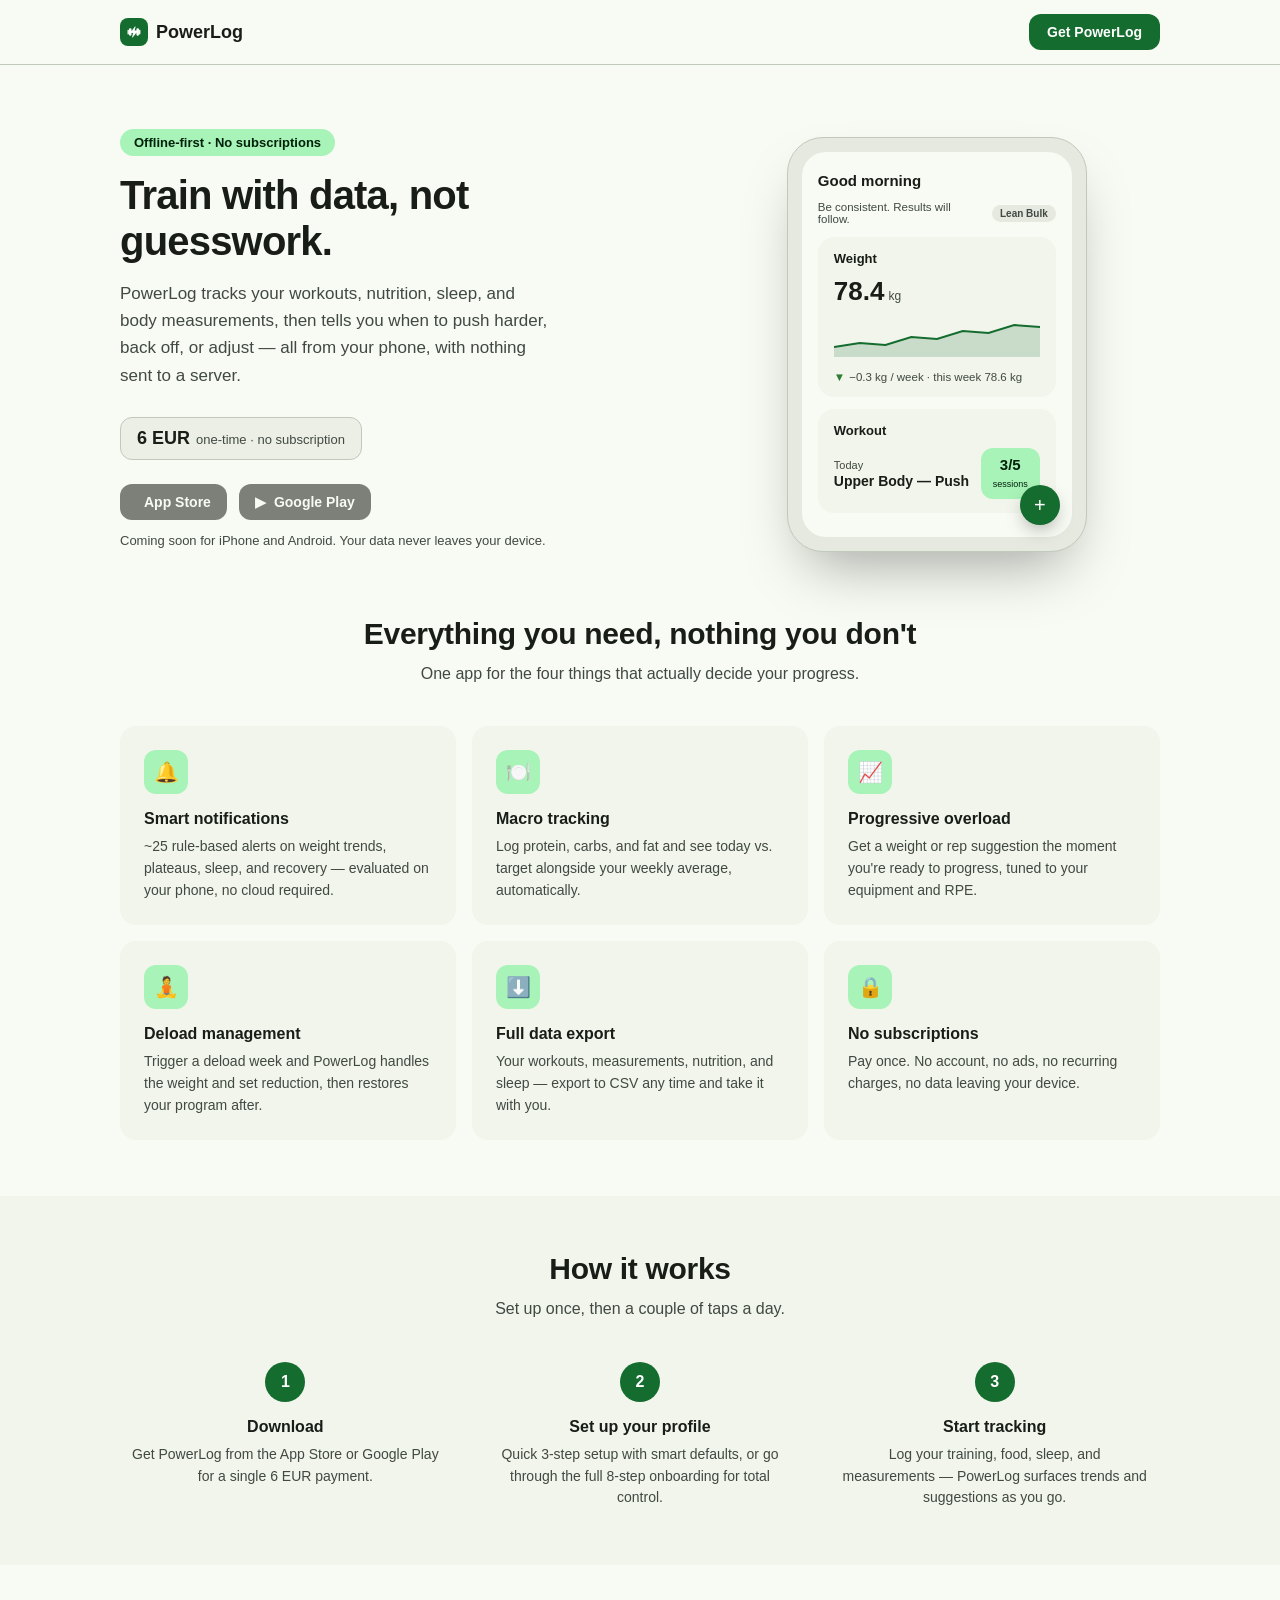
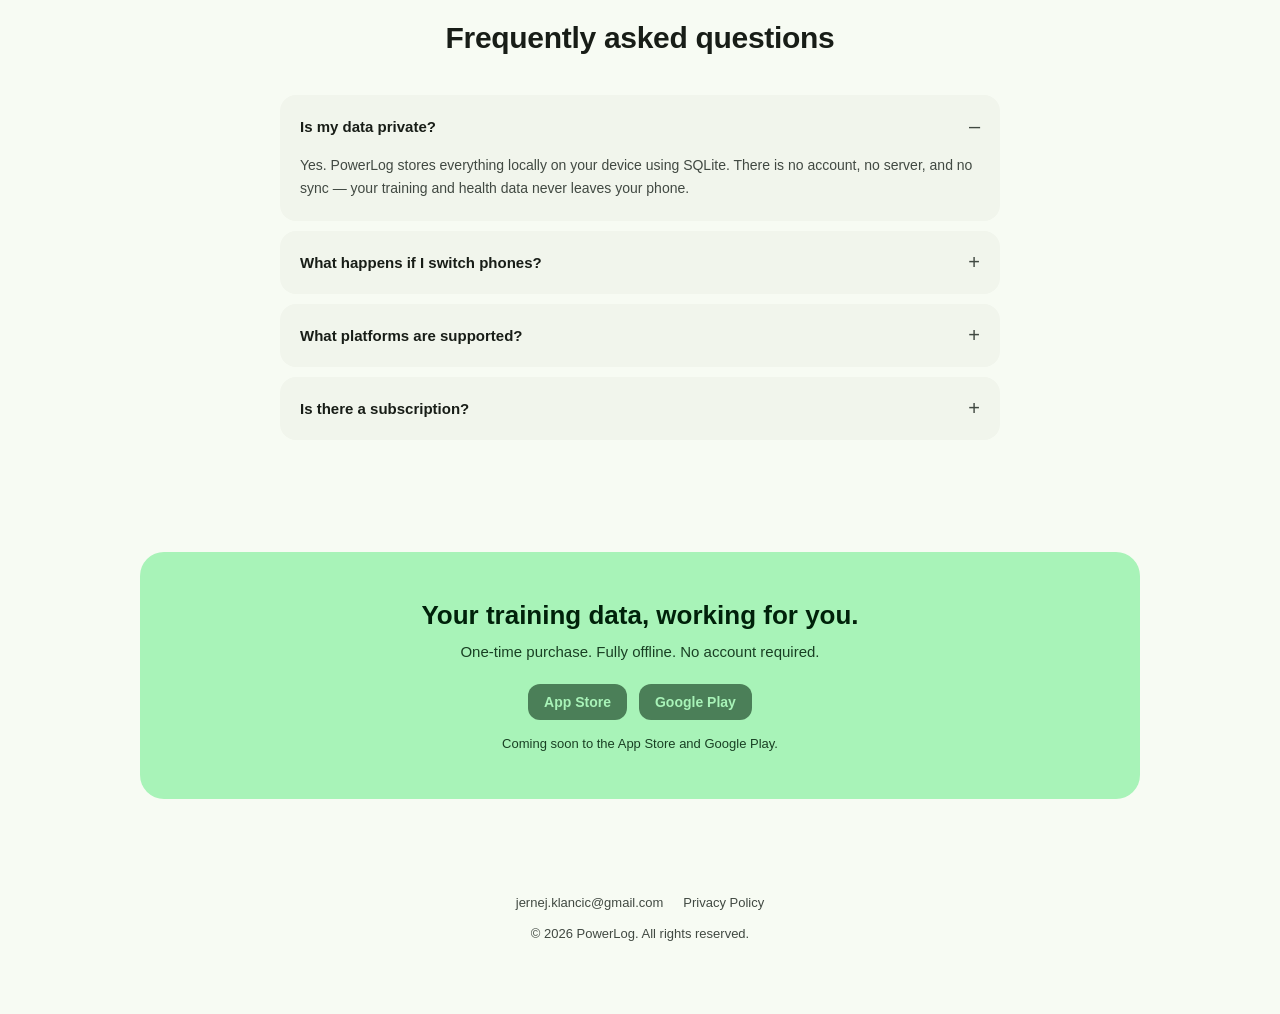
==== public/powerlog/index.html @ 979499be "Add landing page to subpage for powerlog" ====
<!DOCTYPE html>
<html lang="en">
<head>
<meta charset="UTF-8" />
<meta name="viewport" content="width=device-width, initial-scale=1.0" />
<title>PowerLog — Train with data, not guesswork</title>
<meta name="description" content="PowerLog is an offline-first fitness tracker for workouts, nutrition, sleep, and body measurements. One-time purchase, no subscriptions, no cloud, no ads." />
<link rel="icon" type="image/png" href="[data-uri]">
<style>
  :root {
    color-scheme: light dark;

    /* Material 3 tones derived from seed #2ECC71 (matches lib/app/theme.dart) */
    --primary: #146c2e;
    --on-primary: #ffffff;
    --primary-container: #a8f3b8;
    --on-primary-container: #00210a;
    --surface: #f7fbf3;
    --surface-container-low: #f1f5ec;
    --surface-container: #ebefe6;
    --surface-container-high: #e5e9e0;
    --on-surface: #181d17;
    --on-surface-variant: #414942;
    --outline-variant: #c1c9bb;
    --trend-positive: #2e7d32;
    --trend-negative: #c62828;
  }

  @media (prefers-color-scheme: dark) {
    :root {
      --primary: #8cd99b;
      --on-primary: #00390f;
      --primary-container: #005321;
      --on-primary-container: #a8f3b8;
      --surface: #10140f;
      --surface-container-low: #181d17;
      --surface-container: #1c211b;
      --surface-container-high: #262b24;
      --on-surface: #e1e4db;
      --on-surface-variant: #c1c9bb;
      --outline-variant: #414942;
      --trend-positive: #66bb6a;
      --trend-negative: #ef5350;
    }
  }

  * { box-sizing: border-box; }

  html, body {
    margin: 0;
    padding: 0;
    background: var(--surface);
    color: var(--on-surface);
    font-family: -apple-system, BlinkMacSystemFont, "Segoe UI", Roboto, Helvetica, Arial, sans-serif;
    -webkit-font-smoothing: antialiased;
  }

  a { color: inherit; }

  .wrap {
    max-width: 1080px;
    margin: 0 auto;
    padding: 0 20px;
  }

  /* ── Nav ─────────────────────────────────────────────────────────── */

  header.nav {
    position: sticky;
    top: 0;
    z-index: 10;
    background: color-mix(in srgb, var(--surface) 85%, transparent);
    backdrop-filter: blur(8px);
    border-bottom: 1px solid var(--outline-variant);
  }

  .nav-inner {
    display: flex;
    align-items: center;
    justify-content: space-between;
    padding: 14px 20px;
  }

  .brand {
    display: flex;
    align-items: center;
    gap: 8px;
    font-weight: 700;
    font-size: 18px;
    text-decoration: none;
    color: var(--on-surface);
  }

  .brand-mark {
    width: 28px;
    height: 28px;
    border-radius: 8px;
    background: var(--primary);
    display: flex;
    align-items: center;
    justify-content: center;
    flex-shrink: 0;
  }

  .brand-mark-icon {
    width: 16px;
    height: 16px;
    background-color: var(--on-primary);
    -webkit-mask: url("[data-uri]") center / contain no-repeat;
    mask: url("[data-uri]") center / contain no-repeat;
  }

  .nav-cta {
    display: inline-flex;
    align-items: center;
    gap: 6px;
    background: var(--primary);
    color: var(--on-primary);
    text-decoration: none;
    font-weight: 600;
    font-size: 14px;
    padding: 10px 18px;
    border-radius: 12px;
  }

  /* ── Hero ────────────────────────────────────────────────────────── */

  .hero {
    padding: 64px 0 48px;
    display: grid;
    grid-template-columns: 1.1fr 0.9fr;
    gap: 48px;
    align-items: center;
  }

  .eyebrow {
    display: inline-block;
    background: var(--primary-container);
    color: var(--on-primary-container);
    font-size: 13px;
    font-weight: 600;
    padding: 6px 14px;
    border-radius: 20px;
    margin-bottom: 16px;
  }

  h1 {
    font-size: 40px;
    line-height: 1.15;
    font-weight: 800;
    margin: 0 0 16px;
    letter-spacing: -0.02em;
  }

  .hero p.lead {
    font-size: 17px;
    line-height: 1.6;
    color: var(--on-surface-variant);
    margin: 0 0 28px;
    max-width: 46ch;
  }

  .hero-actions {
    display: flex;
    flex-wrap: wrap;
    align-items: center;
    gap: 14px;
    margin-bottom: 24px;
  }

  .price-pill {
    display: inline-flex;
    align-items: baseline;
    gap: 6px;
    background: var(--surface-container);
    border: 1px solid var(--outline-variant);
    padding: 10px 16px;
    border-radius: 12px;
    font-weight: 700;
  }

  .price-pill .amount { font-size: 18px; }
  .price-pill .note { font-size: 13px; font-weight: 500; color: var(--on-surface-variant); }

  .store-badges {
    display: flex;
    flex-wrap: wrap;
    gap: 12px;
  }

  .store-badge {
    display: inline-flex;
    align-items: center;
    gap: 8px;
    background: var(--on-surface);
    color: var(--surface);
    text-decoration: none;
    padding: 10px 16px;
    border-radius: 12px;
    font-weight: 600;
    font-size: 14px;
  }

  .store-badge.is-upcoming {
    opacity: 0.55;
    cursor: default;
    pointer-events: none;
  }

  .fine-print {
    font-size: 13px;
    color: var(--on-surface-variant);
  }

  /* ── Phone mockup (mirrors the dashboard: cards, sparkline, session badge) ── */

  .phone {
    position: relative;
    margin: 0 auto;
    width: 300px;
    border-radius: 36px;
    padding: 14px;
    background: var(--surface-container-high);
    border: 1px solid var(--outline-variant);
    box-shadow: 0 30px 60px -20px rgba(0, 0, 0, 0.35);
  }

  .phone-screen {
    background: var(--surface);
    border-radius: 24px;
    padding: 20px 16px 24px;
    display: flex;
    flex-direction: column;
    gap: 12px;
  }

  .phone-greeting {
    font-size: 15px;
    font-weight: 700;
    margin: 0;
  }

  .phone-tagline-row {
    display: flex;
    align-items: center;
    justify-content: space-between;
    gap: 8px;
  }

  .phone-tagline {
    font-size: 11.5px;
    color: var(--on-surface-variant);
    margin: 0;
  }

  .phone-chip {
    flex-shrink: 0;
    font-size: 10px;
    font-weight: 600;
    background: var(--surface-container-high);
    color: var(--on-surface-variant);
    padding: 3px 8px;
    border-radius: 20px;
  }

  .mock-card {
    background: var(--surface-container-low);
    border-radius: 16px;
    padding: 14px 16px;
  }

  .mock-card-title {
    display: flex;
    align-items: center;
    justify-content: space-between;
    font-size: 13px;
    font-weight: 600;
    margin: 0 0 10px;
  }

  .mock-weight-row {
    display: flex;
    align-items: baseline;
    gap: 4px;
  }

  .mock-weight-row .num { font-size: 26px; font-weight: 800; }
  .mock-weight-row .unit { font-size: 12px; color: var(--on-surface-variant); }

  .sparkline { width: 100%; height: 40px; margin-top: 10px; }
  .sparkline path.line { fill: none; stroke: var(--primary); stroke-width: 2; }
  .sparkline path.fill { fill: color-mix(in srgb, var(--primary) 18%, transparent); stroke: none; }

  .trend-row {
    display: flex;
    align-items: center;
    gap: 4px;
    margin-top: 10px;
    font-size: 11.5px;
    color: var(--on-surface-variant);
  }

  .trend-down { color: var(--trend-positive); font-weight: 700; }

  .mock-badge-row {
    display: flex;
    align-items: center;
    justify-content: space-between;
    gap: 8px;
  }

  .session-badge {
    background: var(--primary-container);
    color: var(--on-primary-container);
    border-radius: 12px;
    padding: 8px 12px;
    text-align: center;
    min-width: 56px;
  }

  .session-badge .frac { font-size: 15px; font-weight: 800; display: block; }
  .session-badge .label { font-size: 9px; }

  .mock-fab {
    position: absolute;
    bottom: 26px;
    right: 26px;
    width: 40px;
    height: 40px;
    border-radius: 50%;
    background: var(--primary);
    color: var(--on-primary);
    display: flex;
    align-items: center;
    justify-content: center;
    font-size: 20px;
    font-weight: 400;
    box-shadow: 0 8px 20px -6px rgba(0,0,0,0.4);
  }

  /* ── Sections ────────────────────────────────────────────────────── */

  section { padding: 56px 0; }

  .section-heading {
    text-align: center;
    max-width: 620px;
    margin: 0 auto 40px;
  }

  .section-heading h2 {
    font-size: 30px;
    font-weight: 800;
    margin: 0 0 10px;
    letter-spacing: -0.01em;
  }

  .section-heading p {
    color: var(--on-surface-variant);
    font-size: 16px;
    line-height: 1.6;
    margin: 0;
  }

  /* Features grid */

  .features-grid {
    display: grid;
    grid-template-columns: repeat(3, 1fr);
    gap: 16px;
  }

  .feature-card {
    background: var(--surface-container-low);
    border-radius: 16px;
    padding: 24px;
  }

  .feature-icon {
    width: 44px;
    height: 44px;
    border-radius: 12px;
    background: var(--primary-container);
    color: var(--on-primary-container);
    display: flex;
    align-items: center;
    justify-content: center;
    margin-bottom: 16px;
    font-size: 20px;
  }

  .feature-card h3 {
    font-size: 16px;
    font-weight: 700;
    margin: 0 0 8px;
  }

  .feature-card p {
    font-size: 14px;
    line-height: 1.55;
    color: var(--on-surface-variant);
    margin: 0;
  }

  /* How it works */

  .steps {
    display: grid;
    grid-template-columns: repeat(3, 1fr);
    gap: 24px;
  }

  .step {
    text-align: center;
    padding: 0 12px;
  }

  .step-number {
    width: 40px;
    height: 40px;
    border-radius: 50%;
    background: var(--primary);
    color: var(--on-primary);
    display: flex;
    align-items: center;
    justify-content: center;
    font-weight: 700;
    margin: 0 auto 16px;
  }

  .step h3 {
    font-size: 16px;
    font-weight: 700;
    margin: 0 0 8px;
  }

  .step p {
    font-size: 14px;
    color: var(--on-surface-variant);
    line-height: 1.55;
    margin: 0;
  }

  /* FAQ */

  .faq-list {
    max-width: 720px;
    margin: 0 auto;
    display: flex;
    flex-direction: column;
    gap: 10px;
  }

  details.faq-item {
    background: var(--surface-container-low);
    border-radius: 16px;
    padding: 4px 20px;
  }

  details.faq-item summary {
    cursor: pointer;
    list-style: none;
    padding: 16px 0;
    font-weight: 600;
    font-size: 15px;
    display: flex;
    align-items: center;
    justify-content: space-between;
  }

  details.faq-item summary::-webkit-details-marker { display: none; }

  details.faq-item summary::after {
    content: "+";
    font-size: 20px;
    font-weight: 400;
    color: var(--on-surface-variant);
    margin-left: 12px;
  }

  details.faq-item[open] summary::after { content: "–"; }

  details.faq-item p {
    margin: 0 0 18px;
    color: var(--on-surface-variant);
    font-size: 14px;
    line-height: 1.6;
  }

  /* Final CTA */

  .cta-band {
    background: var(--primary-container);
    color: var(--on-primary-container);
    border-radius: 24px;
    padding: 48px 32px;
    text-align: center;
    margin: 0 20px;
  }

  .cta-band h2 {
    font-size: 26px;
    font-weight: 800;
    margin: 0 0 12px;
  }

  .cta-band p {
    margin: 0 0 24px;
    font-size: 15px;
    opacity: 0.85;
  }

  /* Footer */

  footer {
    padding: 40px 0 60px;
    text-align: center;
    color: var(--on-surface-variant);
    font-size: 13px;
  }

  footer .footer-links {
    display: flex;
    justify-content: center;
    gap: 20px;
    margin-bottom: 16px;
    flex-wrap: wrap;
  }

  footer a { text-decoration: none; }
  footer a:hover { text-decoration: underline; }

  /* ── Responsive ──────────────────────────────────────────────────── */

  @media (max-width: 860px) {
    .hero { grid-template-columns: 1fr; padding-top: 40px; }
    .hero-actions { justify-content: center; }
    h1 { font-size: 32px; text-align: center; }
    .hero p.lead { margin-left: auto; margin-right: auto; text-align: center; }
    .eyebrow { display: block; text-align: center; margin-left: auto; margin-right: auto; width: fit-content; }
    .fine-print { text-align: center; }
    .phone { order: -1; }
    .features-grid { grid-template-columns: 1fr 1fr; }
    .steps { grid-template-columns: 1fr; }
  }

  @media (max-width: 520px) {
    .features-grid { grid-template-columns: 1fr; }
    .cta-band { margin: 0; border-radius: 0; }
  }
</style>
</head>
<body>

<header class="nav">
  <div class="wrap nav-inner">
    <a class="brand" href="#top">
      <span class="brand-mark">
        <span class="brand-mark-icon" aria-hidden="true"></span>
      </span>
      PowerLog
    </a>
    <a class="nav-cta" href="#download">Get PowerLog</a>
  </div>
</header>

<main id="top">
  <div class="wrap">
    <section class="hero" style="padding-bottom:0;">
      <div>
        <span class="eyebrow">Offline-first · No subscriptions</span>
        <h1>Train with data, not guesswork.</h1>
        <p class="lead">
          PowerLog tracks your workouts, nutrition, sleep, and body
          measurements, then tells you when to push harder, back off, or
          adjust — all from your phone, with nothing sent to a server.
        </p>
        <div class="hero-actions">
          <span class="price-pill">
            <span class="amount">6 EUR</span>
            <span class="note">one-time · no subscription</span>
          </span>
        </div>
        <div class="store-badges" id="download">
          <a class="store-badge is-upcoming" href="#" aria-disabled="true" aria-label="App Store — coming soon">
            <span aria-hidden="true"></span> App Store
          </a>
          <a class="store-badge is-upcoming" href="#" aria-disabled="true" aria-label="Google Play — coming soon">
            <span aria-hidden="true">▶</span> Google Play
          </a>
        </div>
        <p class="fine-print">Coming soon for iPhone and Android. Your data never leaves your device.</p>
      </div>

      <div class="phone" aria-hidden="true">
        <div class="phone-screen">
          <p class="phone-greeting">Good morning</p>
          <div class="phone-tagline-row">
            <p class="phone-tagline">Be consistent. Results will follow.</p>
            <span class="phone-chip">Lean Bulk</span>
          </div>

          <div class="mock-card">
            <p class="mock-card-title"><span>Weight</span></p>
            <div class="mock-weight-row">
              <span class="num">78.4</span>
              <span class="unit">kg</span>
            </div>
            <svg class="sparkline" viewBox="0 0 200 40" preserveAspectRatio="none">
              <path class="fill" d="M0,30 L25,26 L50,28 L75,20 L100,22 L125,14 L150,16 L175,8 L200,10 L200,40 L0,40 Z"/>
              <path class="line" d="M0,30 L25,26 L50,28 L75,20 L100,22 L125,14 L150,16 L175,8 L200,10"/>
            </svg>
            <div class="trend-row">
              <span class="trend-down">▼</span>
              <span>−0.3 kg / week · this week 78.6 kg</span>
            </div>
          </div>

          <div class="mock-card">
            <p class="mock-card-title"><span>Workout</span></p>
            <div class="mock-badge-row">
              <div>
                <p style="margin:0;font-size:11px;color:var(--on-surface-variant);">Today</p>
                <p style="margin:2px 0 0;font-size:14px;font-weight:700;">Upper Body — Push</p>
              </div>
              <div class="session-badge">
                <span class="frac">3/5</span>
                <span class="label">sessions</span>
              </div>
            </div>
          </div>
        </div>
        <div class="mock-fab">+</div>
      </div>
    </section>
  </div>

  <section id="features">
    <div class="wrap">
      <div class="section-heading">
        <h2>Everything you need, nothing you don't</h2>
        <p>One app for the four things that actually decide your progress.</p>
      </div>
      <div class="features-grid">
        <div class="feature-card">
          <div class="feature-icon">🔔</div>
          <h3>Smart notifications</h3>
          <p>~25 rule-based alerts on weight trends, plateaus, sleep, and recovery — evaluated on your phone, no cloud required.</p>
        </div>
        <div class="feature-card">
          <div class="feature-icon">🍽️</div>
          <h3>Macro tracking</h3>
          <p>Log protein, carbs, and fat and see today vs. target alongside your weekly average, automatically.</p>
        </div>
        <div class="feature-card">
          <div class="feature-icon">📈</div>
          <h3>Progressive overload</h3>
          <p>Get a weight or rep suggestion the moment you're ready to progress, tuned to your equipment and RPE.</p>
        </div>
        <div class="feature-card">
          <div class="feature-icon">🧘</div>
          <h3>Deload management</h3>
          <p>Trigger a deload week and PowerLog handles the weight and set reduction, then restores your program after.</p>
        </div>
        <div class="feature-card">
          <div class="feature-icon">⬇️</div>
          <h3>Full data export</h3>
          <p>Your workouts, measurements, nutrition, and sleep — export to CSV any time and take it with you.</p>
        </div>
        <div class="feature-card">
          <div class="feature-icon">🔒</div>
          <h3>No subscriptions</h3>
          <p>Pay once. No account, no ads, no recurring charges, no data leaving your device.</p>
        </div>
      </div>
    </div>
  </section>

  <section id="how-it-works" style="background:var(--surface-container-low);">
    <div class="wrap">
      <div class="section-heading">
        <h2>How it works</h2>
        <p>Set up once, then a couple of taps a day.</p>
      </div>
      <div class="steps">
        <div class="step">
          <div class="step-number">1</div>
          <h3>Download</h3>
          <p>Get PowerLog from the App Store or Google Play for a single 6 EUR payment.</p>
        </div>
        <div class="step">
          <div class="step-number">2</div>
          <h3>Set up your profile</h3>
          <p>Quick 3-step setup with smart defaults, or go through the full 8-step onboarding for total control.</p>
        </div>
        <div class="step">
          <div class="step-number">3</div>
          <h3>Start tracking</h3>
          <p>Log your training, food, sleep, and measurements — PowerLog surfaces trends and suggestions as you go.</p>
        </div>
      </div>
    </div>
  </section>

  <section id="faq">
    <div class="wrap">
      <div class="section-heading">
        <h2>Frequently asked questions</h2>
      </div>
      <div class="faq-list">
        <details class="faq-item" open>
          <summary>Is my data private?</summary>
          <p>Yes. PowerLog stores everything locally on your device using SQLite. There is no account, no server, and no sync — your training and health data never leaves your phone.</p>
        </details>
        <details class="faq-item">
          <summary>What happens if I switch phones?</summary>
          <p>Export your full history to CSV from Settings, then import it on your new device. Nothing is tied to a cloud account, so you're always in control of your backups.</p>
        </details>
        <details class="faq-item">
          <summary>What platforms are supported?</summary>
          <p>PowerLog runs natively on both Android and iOS.</p>
        </details>
        <details class="faq-item">
          <summary>Is there a subscription?</summary>
          <p>No. PowerLog is a single 6 EUR one-time purchase — no tiers, no in-app purchases, no recurring billing.</p>
        </details>
      </div>
    </div>
  </section>

  <section id="cta">
    <div class="wrap">
      <div class="cta-band">
        <h2>Your training data, working for you.</h2>
        <p>One-time purchase. Fully offline. No account required.</p>
        <div class="store-badges" style="justify-content:center;">
          <a class="store-badge is-upcoming" href="#" style="background:var(--on-primary-container);color:var(--primary-container);" aria-disabled="true" aria-label="App Store — coming soon">App Store</a>
          <a class="store-badge is-upcoming" href="#" style="background:var(--on-primary-container);color:var(--primary-container);" aria-disabled="true" aria-label="Google Play — coming soon">Google Play</a>
        </div>
        <p style="margin-top:16px; margin-bottom:0; font-size:13px;">Coming soon to the App Store and Google Play.</p>
      </div>
    </div>
  </section>
</main>

<footer>
  <div class="wrap">
    <div class="footer-links">
      <a href="mailto:jernej.klancic@gmail.com">jernej.klancic@gmail.com</a>
      <a href="privacy.html">Privacy Policy</a>
    </div>
    <p>&copy; 2026 PowerLog. All rights reserved.</p>
  </div>
</footer>

</body>
</html>
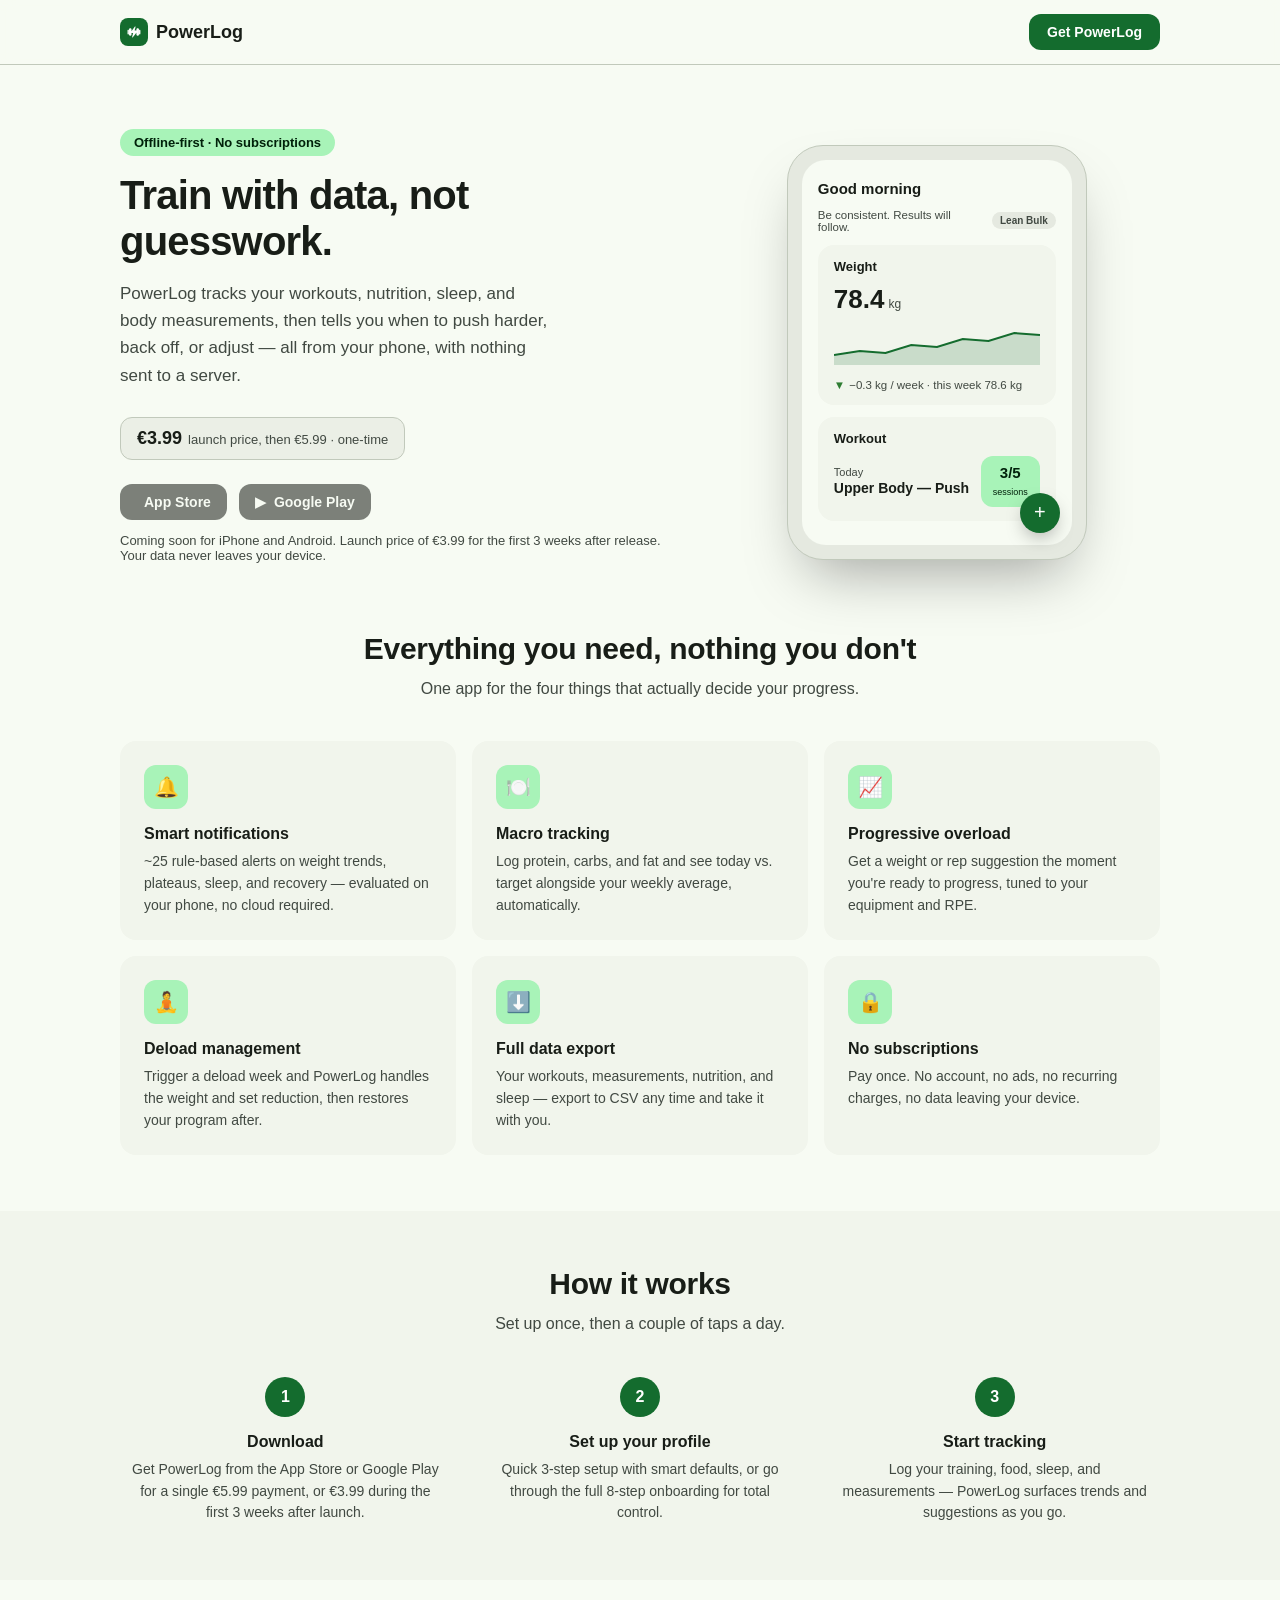
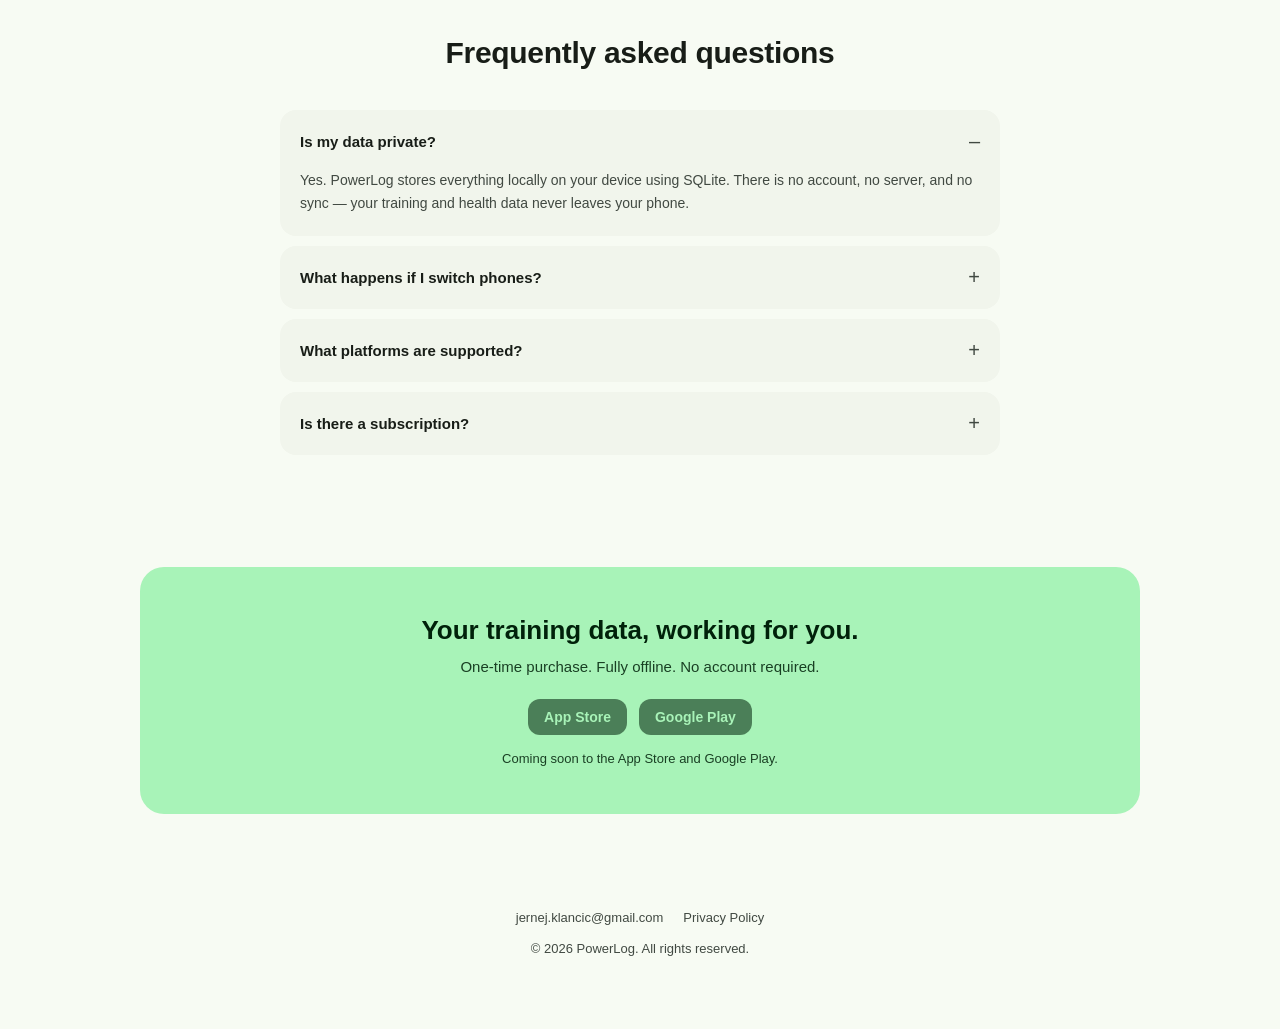
==== commit 7faf32f8: "Improve landig page for powerlog" ====
--- a/public/powerlog/index.html
+++ b/public/powerlog/index.html
@@ -577,8 +577,8 @@
         </p>
         <div class="hero-actions">
           <span class="price-pill">
-            <span class="amount">6 EUR</span>
-            <span class="note">one-time · no subscription</span>
+            <span class="amount">€3.99</span>
+            <span class="note">launch price, then €5.99 · one-time</span>
           </span>
         </div>
         <div class="store-badges" id="download">
@@ -589,7 +589,7 @@
             <span aria-hidden="true">▶</span> Google Play
           </a>
         </div>
-        <p class="fine-print">Coming soon for iPhone and Android. Your data never leaves your device.</p>
+        <p class="fine-print">Coming soon for iPhone and Android. Launch price of €3.99 for the first 3 weeks after release. Your data never leaves your device.</p>
       </div>
 
       <div class="phone" aria-hidden="true">
@@ -686,7 +686,7 @@
         <div class="step">
           <div class="step-number">1</div>
           <h3>Download</h3>
-          <p>Get PowerLog from the App Store or Google Play for a single 6 EUR payment.</p>
+          <p>Get PowerLog from the App Store or Google Play for a single €5.99 payment, or €3.99 during the first 3 weeks after launch.</p>
         </div>
         <div class="step">
           <div class="step-number">2</div>
@@ -722,7 +722,7 @@
         </details>
         <details class="faq-item">
           <summary>Is there a subscription?</summary>
-          <p>No. PowerLog is a single 6 EUR one-time purchase — no tiers, no in-app purchases, no recurring billing.</p>
+          <p>No. PowerLog is a single one-time purchase of €5.99 (or the local equivalent in your store), with a €3.99 launch price for the first 3 weeks — no tiers, no in-app purchases, no recurring billing.</p>
         </details>
       </div>
     </div>
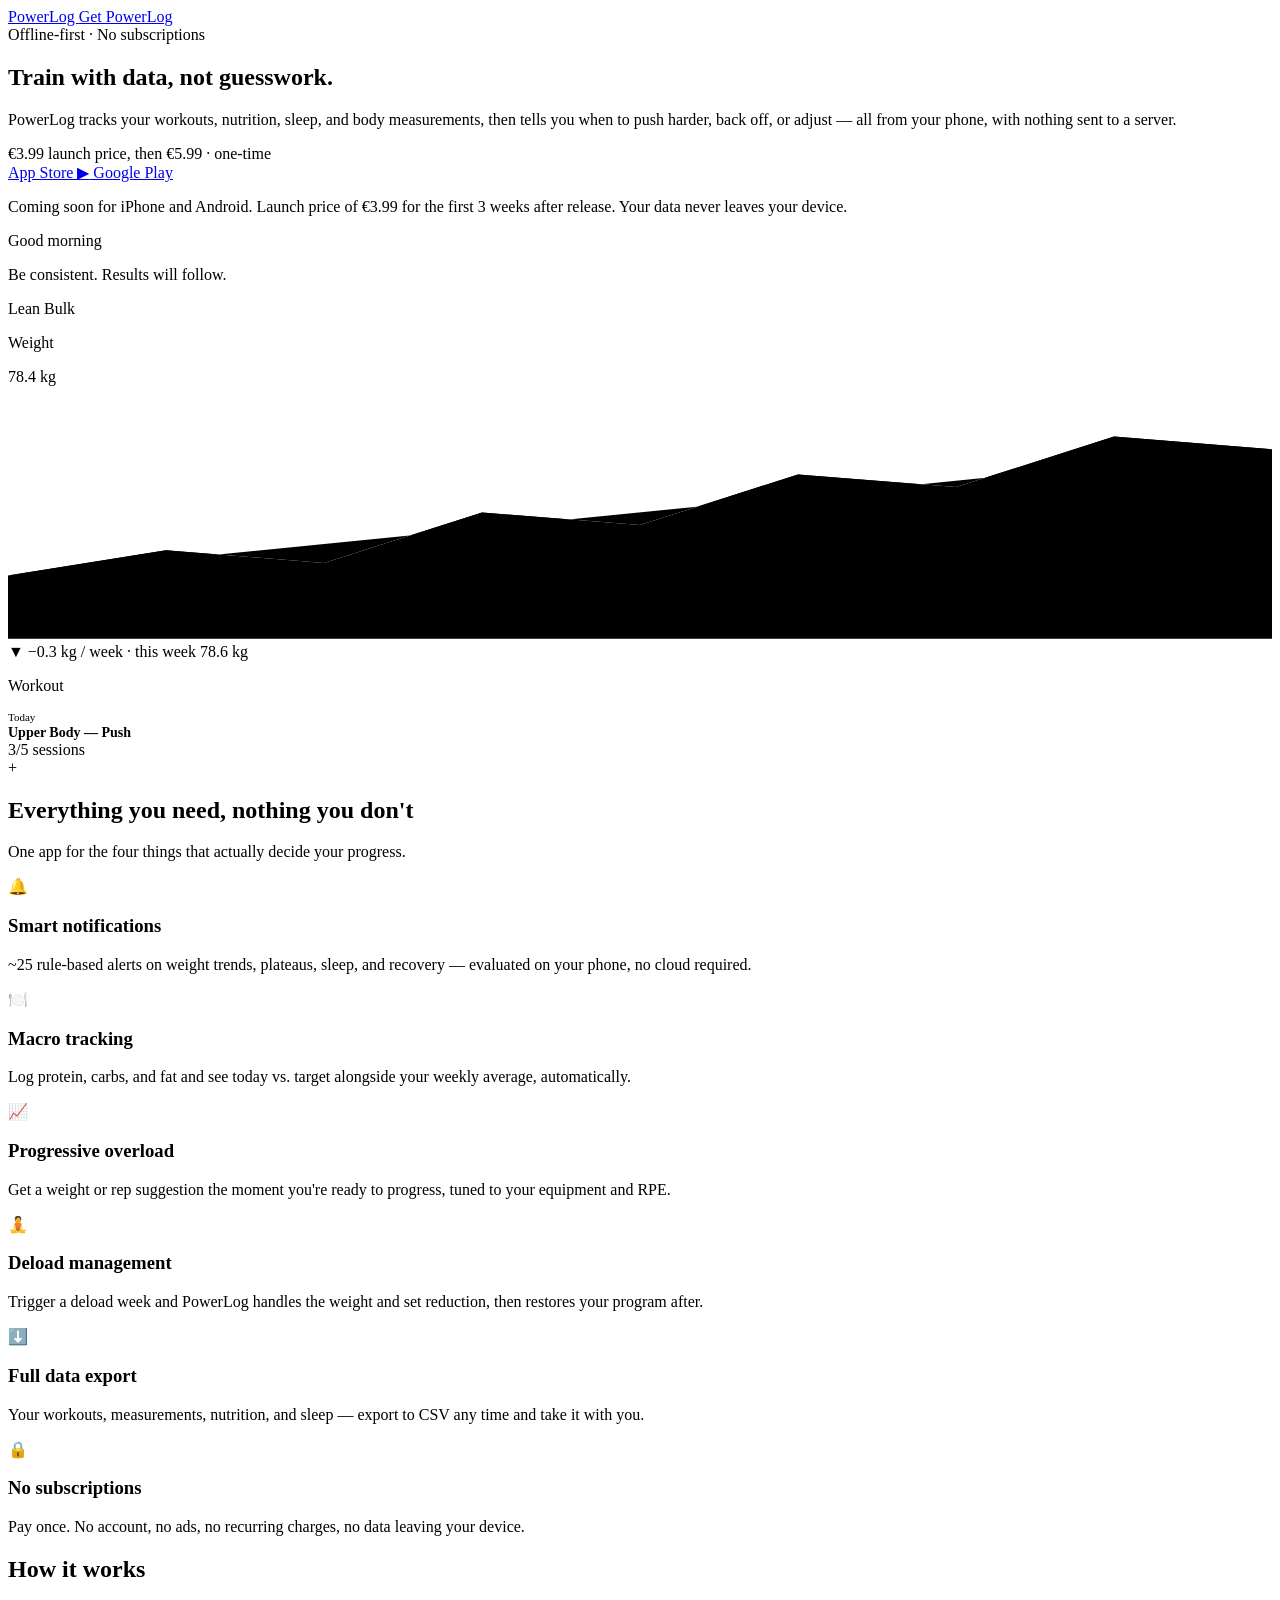
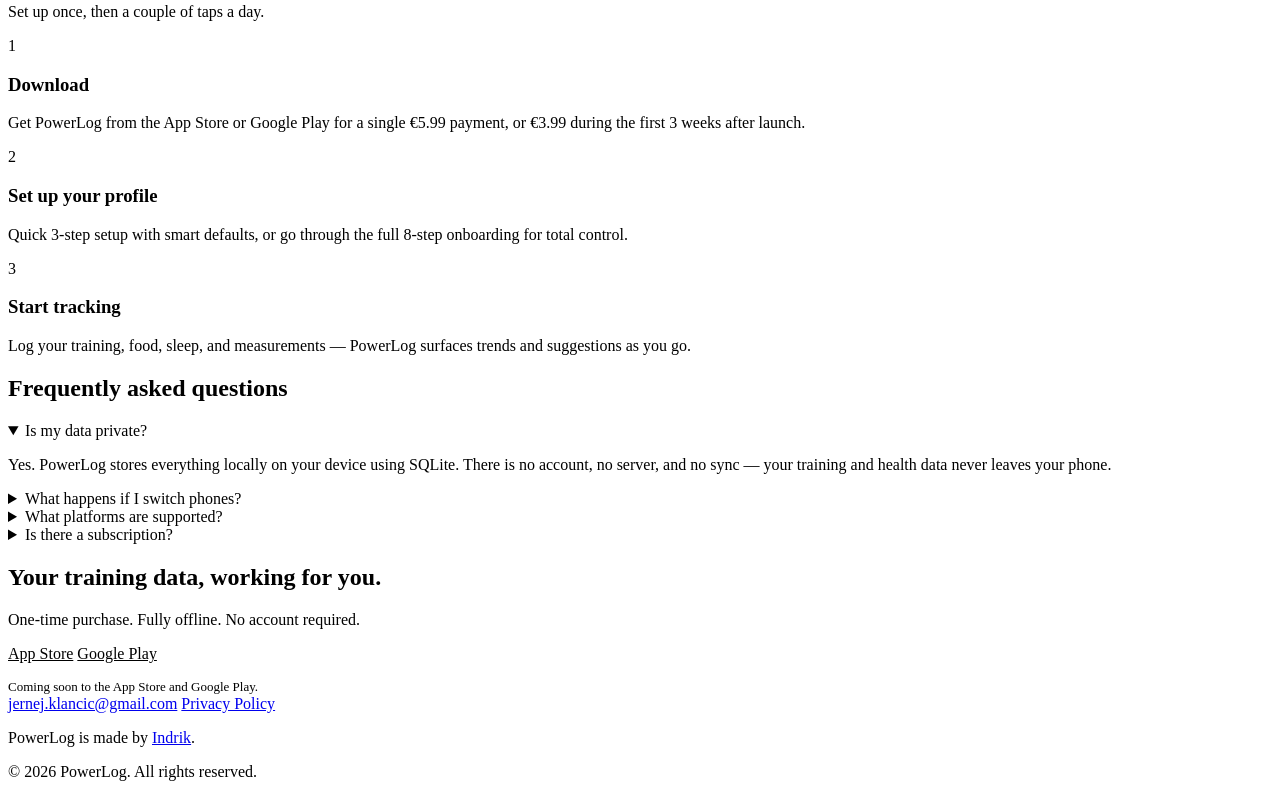
==== commit be9f4725: "Have initial page for company" ====
--- a/public/powerlog/index.html
+++ b/public/powerlog/index.html
@@ -5,550 +5,13 @@
 <meta name="viewport" content="width=device-width, initial-scale=1.0" />
 <title>PowerLog — Train with data, not guesswork</title>
 <meta name="description" content="PowerLog is an offline-first fitness tracker for workouts, nutrition, sleep, and body measurements. One-time purchase, no subscriptions, no cloud, no ads." />
-<link rel="icon" type="image/png" href="[data-uri]">
-<style>
-  :root {
-    color-scheme: light dark;
-
-    /* Material 3 tones derived from seed #2ECC71 (matches lib/app/theme.dart) */
-    --primary: #146c2e;
-    --on-primary: #ffffff;
-    --primary-container: #a8f3b8;
-    --on-primary-container: #00210a;
-    --surface: #f7fbf3;
-    --surface-container-low: #f1f5ec;
-    --surface-container: #ebefe6;
-    --surface-container-high: #e5e9e0;
-    --on-surface: #181d17;
-    --on-surface-variant: #414942;
-    --outline-variant: #c1c9bb;
-    --trend-positive: #2e7d32;
-    --trend-negative: #c62828;
-  }
-
-  @media (prefers-color-scheme: dark) {
-    :root {
-      --primary: #8cd99b;
-      --on-primary: #00390f;
-      --primary-container: #005321;
-      --on-primary-container: #a8f3b8;
-      --surface: #10140f;
-      --surface-container-low: #181d17;
-      --surface-container: #1c211b;
-      --surface-container-high: #262b24;
-      --on-surface: #e1e4db;
-      --on-surface-variant: #c1c9bb;
-      --outline-variant: #414942;
-      --trend-positive: #66bb6a;
-      --trend-negative: #ef5350;
-    }
-  }
-
-  * { box-sizing: border-box; }
-
-  html, body {
-    margin: 0;
-    padding: 0;
-    background: var(--surface);
-    color: var(--on-surface);
-    font-family: -apple-system, BlinkMacSystemFont, "Segoe UI", Roboto, Helvetica, Arial, sans-serif;
-    -webkit-font-smoothing: antialiased;
-  }
-
-  a { color: inherit; }
-
-  .wrap {
-    max-width: 1080px;
-    margin: 0 auto;
-    padding: 0 20px;
-  }
-
-  /* ── Nav ─────────────────────────────────────────────────────────── */
-
-  header.nav {
-    position: sticky;
-    top: 0;
-    z-index: 10;
-    background: color-mix(in srgb, var(--surface) 85%, transparent);
-    backdrop-filter: blur(8px);
-    border-bottom: 1px solid var(--outline-variant);
-  }
-
-  .nav-inner {
-    display: flex;
-    align-items: center;
-    justify-content: space-between;
-    padding: 14px 20px;
-  }
-
-  .brand {
-    display: flex;
-    align-items: center;
-    gap: 8px;
-    font-weight: 700;
-    font-size: 18px;
-    text-decoration: none;
-    color: var(--on-surface);
-  }
-
-  .brand-mark {
-    width: 28px;
-    height: 28px;
-    border-radius: 8px;
-    background: var(--primary);
-    display: flex;
-    align-items: center;
-    justify-content: center;
-    flex-shrink: 0;
-  }
-
-  .brand-mark-icon {
-    width: 16px;
-    height: 16px;
-    background-color: var(--on-primary);
-    -webkit-mask: url("[data-uri]") center / contain no-repeat;
-    mask: url("[data-uri]") center / contain no-repeat;
-  }
-
-  .nav-cta {
-    display: inline-flex;
-    align-items: center;
-    gap: 6px;
-    background: var(--primary);
-    color: var(--on-primary);
-    text-decoration: none;
-    font-weight: 600;
-    font-size: 14px;
-    padding: 10px 18px;
-    border-radius: 12px;
-  }
-
-  /* ── Hero ────────────────────────────────────────────────────────── */
-
-  .hero {
-    padding: 64px 0 48px;
-    display: grid;
-    grid-template-columns: 1.1fr 0.9fr;
-    gap: 48px;
-    align-items: center;
-  }
-
-  .eyebrow {
-    display: inline-block;
-    background: var(--primary-container);
-    color: var(--on-primary-container);
-    font-size: 13px;
-    font-weight: 600;
-    padding: 6px 14px;
-    border-radius: 20px;
-    margin-bottom: 16px;
-  }
-
-  h1 {
-    font-size: 40px;
-    line-height: 1.15;
-    font-weight: 800;
-    margin: 0 0 16px;
-    letter-spacing: -0.02em;
-  }
-
-  .hero p.lead {
-    font-size: 17px;
-    line-height: 1.6;
-    color: var(--on-surface-variant);
-    margin: 0 0 28px;
-    max-width: 46ch;
-  }
-
-  .hero-actions {
-    display: flex;
-    flex-wrap: wrap;
-    align-items: center;
-    gap: 14px;
-    margin-bottom: 24px;
-  }
-
-  .price-pill {
-    display: inline-flex;
-    align-items: baseline;
-    gap: 6px;
-    background: var(--surface-container);
-    border: 1px solid var(--outline-variant);
-    padding: 10px 16px;
-    border-radius: 12px;
-    font-weight: 700;
-  }
-
-  .price-pill .amount { font-size: 18px; }
-  .price-pill .note { font-size: 13px; font-weight: 500; color: var(--on-surface-variant); }
-
-  .store-badges {
-    display: flex;
-    flex-wrap: wrap;
-    gap: 12px;
-  }
-
-  .store-badge {
-    display: inline-flex;
-    align-items: center;
-    gap: 8px;
-    background: var(--on-surface);
-    color: var(--surface);
-    text-decoration: none;
-    padding: 10px 16px;
-    border-radius: 12px;
-    font-weight: 600;
-    font-size: 14px;
-  }
-
-  .store-badge.is-upcoming {
-    opacity: 0.55;
-    cursor: default;
-    pointer-events: none;
-  }
-
-  .fine-print {
-    font-size: 13px;
-    color: var(--on-surface-variant);
-  }
-
-  /* ── Phone mockup (mirrors the dashboard: cards, sparkline, session badge) ── */
-
-  .phone {
-    position: relative;
-    margin: 0 auto;
-    width: 300px;
-    border-radius: 36px;
-    padding: 14px;
-    background: var(--surface-container-high);
-    border: 1px solid var(--outline-variant);
-    box-shadow: 0 30px 60px -20px rgba(0, 0, 0, 0.35);
-  }
-
-  .phone-screen {
-    background: var(--surface);
-    border-radius: 24px;
-    padding: 20px 16px 24px;
-    display: flex;
-    flex-direction: column;
-    gap: 12px;
-  }
-
-  .phone-greeting {
-    font-size: 15px;
-    font-weight: 700;
-    margin: 0;
-  }
-
-  .phone-tagline-row {
-    display: flex;
-    align-items: center;
-    justify-content: space-between;
-    gap: 8px;
-  }
-
-  .phone-tagline {
-    font-size: 11.5px;
-    color: var(--on-surface-variant);
-    margin: 0;
-  }
-
-  .phone-chip {
-    flex-shrink: 0;
-    font-size: 10px;
-    font-weight: 600;
-    background: var(--surface-container-high);
-    color: var(--on-surface-variant);
-    padding: 3px 8px;
-    border-radius: 20px;
-  }
-
-  .mock-card {
-    background: var(--surface-container-low);
-    border-radius: 16px;
-    padding: 14px 16px;
-  }
-
-  .mock-card-title {
-    display: flex;
-    align-items: center;
-    justify-content: space-between;
-    font-size: 13px;
-    font-weight: 600;
-    margin: 0 0 10px;
-  }
-
-  .mock-weight-row {
-    display: flex;
-    align-items: baseline;
-    gap: 4px;
-  }
-
-  .mock-weight-row .num { font-size: 26px; font-weight: 800; }
-  .mock-weight-row .unit { font-size: 12px; color: var(--on-surface-variant); }
-
-  .sparkline { width: 100%; height: 40px; margin-top: 10px; }
-  .sparkline path.line { fill: none; stroke: var(--primary); stroke-width: 2; }
-  .sparkline path.fill { fill: color-mix(in srgb, var(--primary) 18%, transparent); stroke: none; }
-
-  .trend-row {
-    display: flex;
-    align-items: center;
-    gap: 4px;
-    margin-top: 10px;
-    font-size: 11.5px;
-    color: var(--on-surface-variant);
-  }
-
-  .trend-down { color: var(--trend-positive); font-weight: 700; }
-
-  .mock-badge-row {
-    display: flex;
-    align-items: center;
-    justify-content: space-between;
-    gap: 8px;
-  }
-
-  .session-badge {
-    background: var(--primary-container);
-    color: var(--on-primary-container);
-    border-radius: 12px;
-    padding: 8px 12px;
-    text-align: center;
-    min-width: 56px;
-  }
-
-  .session-badge .frac { font-size: 15px; font-weight: 800; display: block; }
-  .session-badge .label { font-size: 9px; }
-
-  .mock-fab {
-    position: absolute;
-    bottom: 26px;
-    right: 26px;
-    width: 40px;
-    height: 40px;
-    border-radius: 50%;
-    background: var(--primary);
-    color: var(--on-primary);
-    display: flex;
-    align-items: center;
-    justify-content: center;
-    font-size: 20px;
-    font-weight: 400;
-    box-shadow: 0 8px 20px -6px rgba(0,0,0,0.4);
-  }
-
-  /* ── Sections ────────────────────────────────────────────────────── */
-
-  section { padding: 56px 0; }
-
-  .section-heading {
-    text-align: center;
-    max-width: 620px;
-    margin: 0 auto 40px;
-  }
-
-  .section-heading h2 {
-    font-size: 30px;
-    font-weight: 800;
-    margin: 0 0 10px;
-    letter-spacing: -0.01em;
-  }
-
-  .section-heading p {
-    color: var(--on-surface-variant);
-    font-size: 16px;
-    line-height: 1.6;
-    margin: 0;
-  }
-
-  /* Features grid */
-
-  .features-grid {
-    display: grid;
-    grid-template-columns: repeat(3, 1fr);
-    gap: 16px;
-  }
-
-  .feature-card {
-    background: var(--surface-container-low);
-    border-radius: 16px;
-    padding: 24px;
-  }
-
-  .feature-icon {
-    width: 44px;
-    height: 44px;
-    border-radius: 12px;
-    background: var(--primary-container);
-    color: var(--on-primary-container);
-    display: flex;
-    align-items: center;
-    justify-content: center;
-    margin-bottom: 16px;
-    font-size: 20px;
-  }
-
-  .feature-card h3 {
-    font-size: 16px;
-    font-weight: 700;
-    margin: 0 0 8px;
-  }
-
-  .feature-card p {
-    font-size: 14px;
-    line-height: 1.55;
-    color: var(--on-surface-variant);
-    margin: 0;
-  }
-
-  /* How it works */
-
-  .steps {
-    display: grid;
-    grid-template-columns: repeat(3, 1fr);
-    gap: 24px;
-  }
-
-  .step {
-    text-align: center;
-    padding: 0 12px;
-  }
-
-  .step-number {
-    width: 40px;
-    height: 40px;
-    border-radius: 50%;
-    background: var(--primary);
-    color: var(--on-primary);
-    display: flex;
-    align-items: center;
-    justify-content: center;
-    font-weight: 700;
-    margin: 0 auto 16px;
-  }
-
-  .step h3 {
-    font-size: 16px;
-    font-weight: 700;
-    margin: 0 0 8px;
-  }
-
-  .step p {
-    font-size: 14px;
-    color: var(--on-surface-variant);
-    line-height: 1.55;
-    margin: 0;
-  }
-
-  /* FAQ */
-
-  .faq-list {
-    max-width: 720px;
-    margin: 0 auto;
-    display: flex;
-    flex-direction: column;
-    gap: 10px;
-  }
-
-  details.faq-item {
-    background: var(--surface-container-low);
-    border-radius: 16px;
-    padding: 4px 20px;
-  }
-
-  details.faq-item summary {
-    cursor: pointer;
-    list-style: none;
-    padding: 16px 0;
-    font-weight: 600;
-    font-size: 15px;
-    display: flex;
-    align-items: center;
-    justify-content: space-between;
-  }
-
-  details.faq-item summary::-webkit-details-marker { display: none; }
-
-  details.faq-item summary::after {
-    content: "+";
-    font-size: 20px;
-    font-weight: 400;
-    color: var(--on-surface-variant);
-    margin-left: 12px;
-  }
-
-  details.faq-item[open] summary::after { content: "–"; }
-
-  details.faq-item p {
-    margin: 0 0 18px;
-    color: var(--on-surface-variant);
-    font-size: 14px;
-    line-height: 1.6;
-  }
-
-  /* Final CTA */
-
-  .cta-band {
-    background: var(--primary-container);
-    color: var(--on-primary-container);
-    border-radius: 24px;
-    padding: 48px 32px;
-    text-align: center;
-    margin: 0 20px;
-  }
-
-  .cta-band h2 {
-    font-size: 26px;
-    font-weight: 800;
-    margin: 0 0 12px;
-  }
-
-  .cta-band p {
-    margin: 0 0 24px;
-    font-size: 15px;
-    opacity: 0.85;
-  }
-
-  /* Footer */
-
-  footer {
-    padding: 40px 0 60px;
-    text-align: center;
-    color: var(--on-surface-variant);
-    font-size: 13px;
-  }
-
-  footer .footer-links {
-    display: flex;
-    justify-content: center;
-    gap: 20px;
-    margin-bottom: 16px;
-    flex-wrap: wrap;
-  }
-
-  footer a { text-decoration: none; }
-  footer a:hover { text-decoration: underline; }
-
-  /* ── Responsive ──────────────────────────────────────────────────── */
-
-  @media (max-width: 860px) {
-    .hero { grid-template-columns: 1fr; padding-top: 40px; }
-    .hero-actions { justify-content: center; }
-    h1 { font-size: 32px; text-align: center; }
-    .hero p.lead { margin-left: auto; margin-right: auto; text-align: center; }
-    .eyebrow { display: block; text-align: center; margin-left: auto; margin-right: auto; width: fit-content; }
-    .fine-print { text-align: center; }
-    .phone { order: -1; }
-    .features-grid { grid-template-columns: 1fr 1fr; }
-    .steps { grid-template-columns: 1fr; }
-  }
-
-  @media (max-width: 520px) {
-    .features-grid { grid-template-columns: 1fr; }
-    .cta-band { margin: 0; border-radius: 0; }
-  }
-</style>
+<link rel="canonical" href="https://indrik.eu/powerlog/">
+<meta property="og:title" content="PowerLog — Train with data, not guesswork">
+<meta property="og:description" content="Offline-first fitness tracker for workouts, nutrition, sleep, and body measurements. One-time purchase, no subscriptions, no cloud, no ads.">
+<meta property="og:url" content="https://indrik.eu/powerlog/">
+<meta property="og:type" content="website">
+<link rel="icon" type="image/png" href="/powerlog/icon.png">
+<link rel="stylesheet" href="/powerlog/powerlog.css">
 </head>
 <body>
 
@@ -747,8 +210,9 @@
   <div class="wrap">
     <div class="footer-links">
       <a href="mailto:jernej.klancic@gmail.com">jernej.klancic@gmail.com</a>
-      <a href="privacy.html">Privacy Policy</a>
-    </div>
+      <a href="/powerlog/privacy/">Privacy Policy</a>
+    </div>
+    <p>PowerLog is made by <a href="/">Indrik</a>.</p>
     <p>&copy; 2026 PowerLog. All rights reserved.</p>
   </div>
 </footer>
